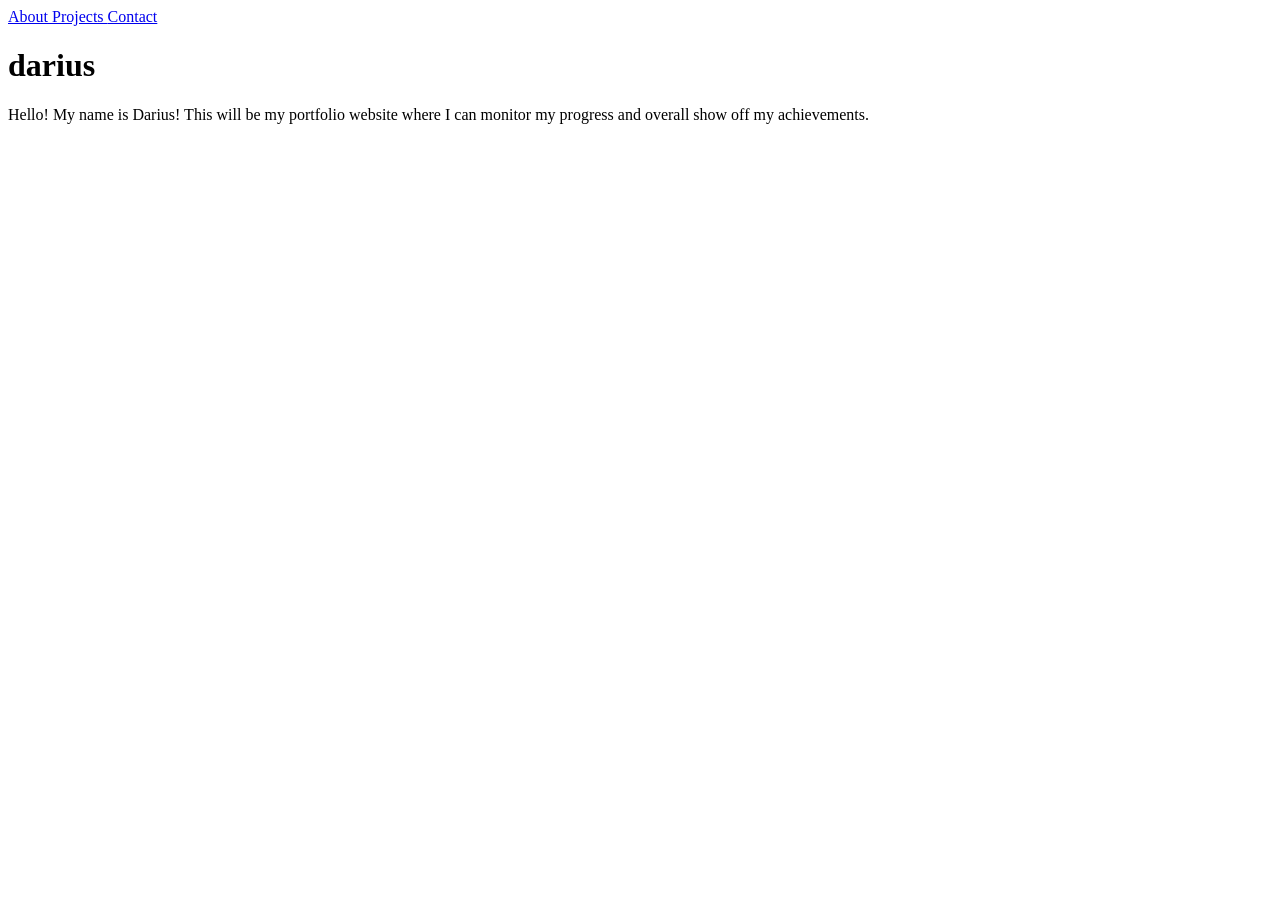
==== index.html @ 348f07ab "build the index site and stylesheet." ====
<!DOCTYPE html>

<html>
    <head>
        <meta charset="utf-8">
        <meta http-equiv="X-UA-Compatible" content="IE=edge">
        <title>Home</title>
        <meta name="description" content="A home page that is well built.">
        <meta name="viewport" content="width=device-width, initial-scale=1">
        <link rel="stylesheet" href="">
    </head>
    <body>
        <header>
            <nav>
                <a href="#about"> About </a>
                <a href="#projects"> Projects </a>
                <a href="#contact"> Contact </a>
            </nav>
            <h1>darius</h1>
            <p>Hello! My name is Darius! This will be my portfolio website where I can monitor my progress and overall show off my achievements.</p>
        </header>
        
        <main>
            
        </main>
        
        <script src="" async defer></script>
    </body>
</html>
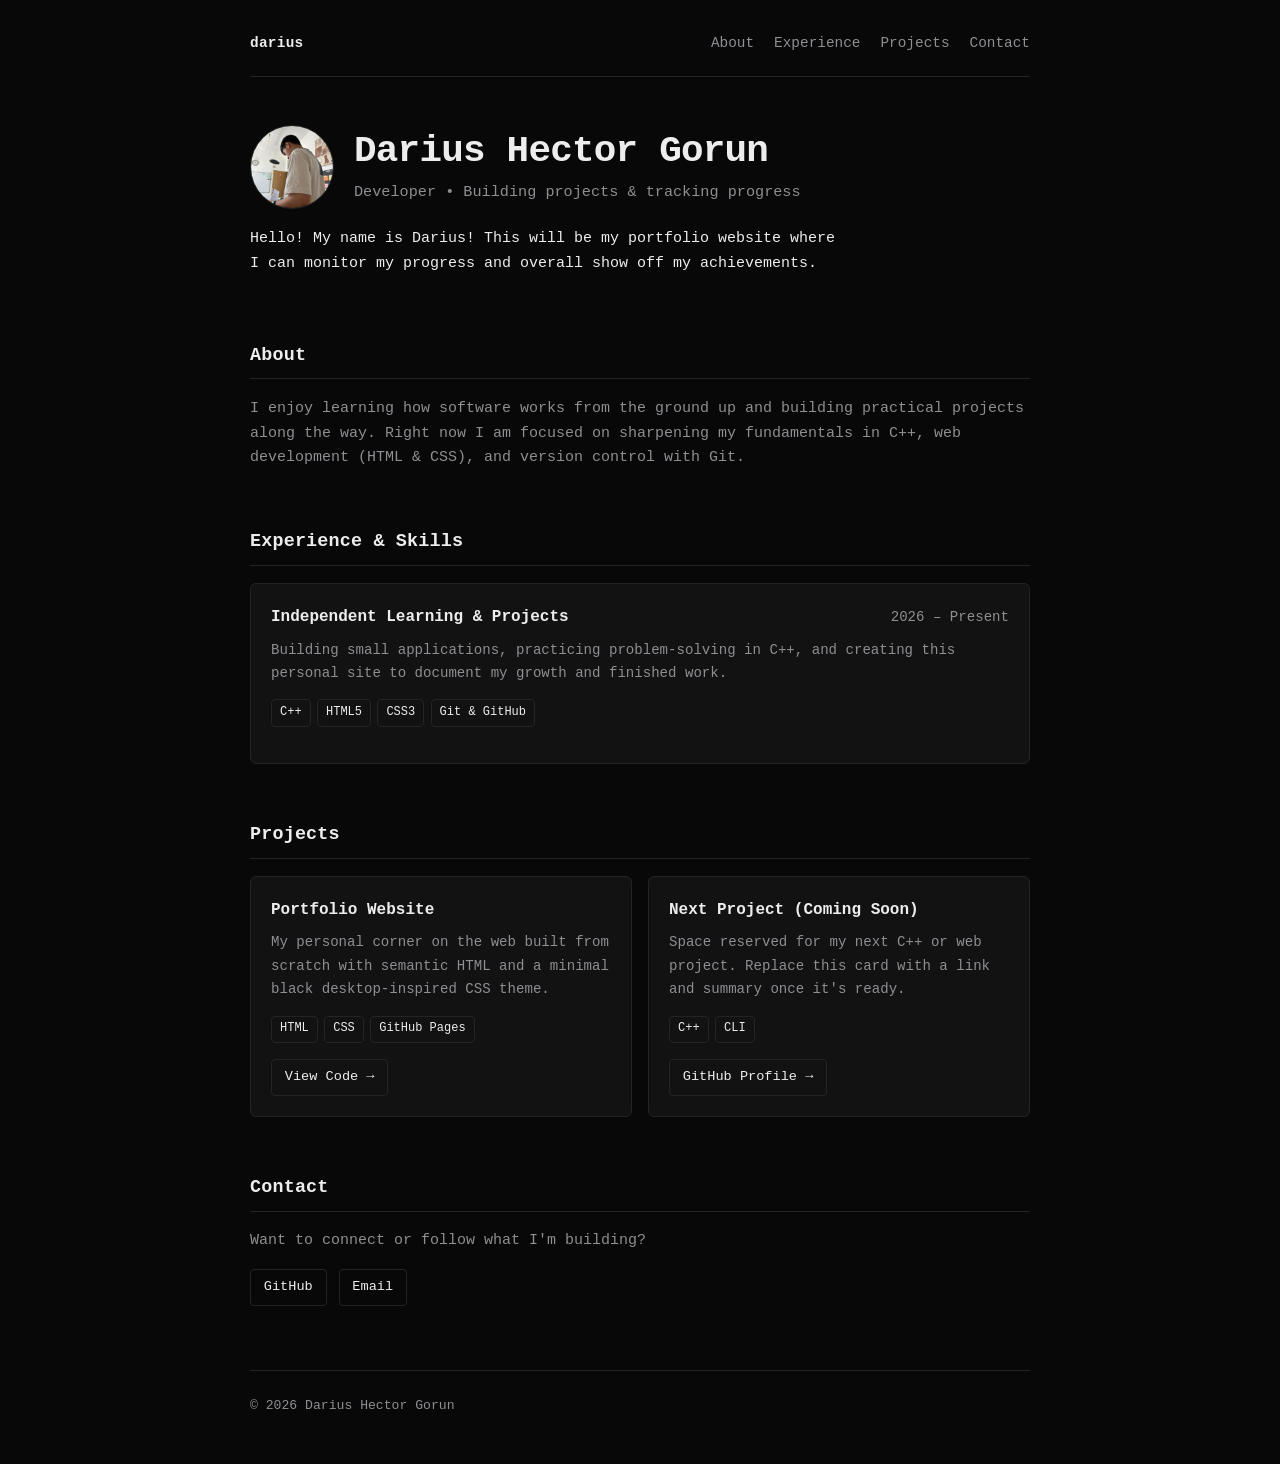
==== commit f5a82826: "refined framework and added styling+pfp" ====
--- a/index.html
+++ b/index.html
@@ -1,29 +1,114 @@
 <!DOCTYPE html>
+<html lang="en">
+<head>
+    <meta charset="utf-8">
+    <meta name="viewport" content="width=device-width, initial-scale=1">
+    <title>Darius — Portfolio</title>
+    <meta name="description" content="Personal portfolio of Darius Hector Gorun — projects, experience, and progress.">
+    <link rel="stylesheet" href="styles.css">
+</head>
+<body>
+    <header id="home">
+        <nav aria-label="Primary">
+            <a href="#home" class="logo">darius</a>
+            <div class="nav-links">
+                <a href="#about">About</a>
+                <a href="#experience">Experience</a>
+                <a href="#projects">Projects</a>
+                <a href="#contact">Contact</a>
+            </div>
+        </nav>
 
-<html>
-    <head>
-        <meta charset="utf-8">
-        <meta http-equiv="X-UA-Compatible" content="IE=edge">
-        <title>Home</title>
-        <meta name="description" content="A home page that is well built.">
-        <meta name="viewport" content="width=device-width, initial-scale=1">
-        <link rel="stylesheet" href="">
-    </head>
-    <body>
-        <header>
-            <nav>
-                <a href="#about"> About </a>
-                <a href="#projects"> Projects </a>
-                <a href="#contact"> Contact </a>
-            </nav>
-            <h1>darius</h1>
-            <p>Hello! My name is Darius! This will be my portfolio website where I can monitor my progress and overall show off my achievements.</p>
-        </header>
-        
-        <main>
-            
-        </main>
-        
-        <script src="" async defer></script>
-    </body>
-</html>+        <div class="hero">
+            <div class="hero-top">
+                <img src="assets/profile.jpg" alt="Darius Hector Gorun" class="avatar">
+                <div>
+                    <h1>Darius Hector Gorun</h1>
+                    <p class="subtitle">Developer &bull; Building projects &amp; tracking progress</p>
+                </div>
+            </div>
+            <p class="lead">
+                Hello! My name is Darius! This will be my portfolio website where I can
+                monitor my progress and overall show off my achievements.
+            </p>
+        </div>
+    </header>
+
+    <main>
+        <section id="about">
+            <h2>About</h2>
+            <p>
+                I enjoy learning how software works from the ground up and building
+                practical projects along the way. Right now I am focused on sharpening
+                my fundamentals in C++, web development (HTML &amp; CSS), and version
+                control with Git.
+            </p>
+        </section>
+
+        <section id="experience">
+            <h2>Experience &amp; Skills</h2>
+            <div class="card">
+                <div class="card-header">
+                    <h3>Independent Learning &amp; Projects</h3>
+                    <span class="meta">2026 &ndash; Present</span>
+                </div>
+                <p>
+                    Building small applications, practicing problem-solving in C++, and
+                    creating this personal site to document my growth and finished work.
+                </p>
+                <ul class="tech-tags">
+                    <li>C++</li>
+                    <li>HTML5</li>
+                    <li>CSS3</li>
+                    <li>Git &amp; GitHub</li>
+                </ul>
+            </div>
+        </section>
+
+        <section id="projects">
+            <h2>Projects</h2>
+            <div class="projects-grid">
+                <article class="card project-card">
+                    <h3>Portfolio Website</h3>
+                    <p>
+                        My personal corner on the web built from scratch with semantic HTML
+                        and a minimal black desktop-inspired CSS theme.
+                    </p>
+                    <ul class="tech-tags">
+                        <li>HTML</li>
+                        <li>CSS</li>
+                        <li>GitHub Pages</li>
+                    </ul>
+                    <a href="https://github.com/dariushectorgorun/dariushectorgorun.github.io" class="btn" target="_blank" rel="noopener noreferrer">View Code &rarr;</a>
+                </article>
+
+                <article class="card project-card">
+                    <h3>Next Project (Coming Soon)</h3>
+                    <p>
+                        Space reserved for my next C++ or web project. Replace this card
+                        with a link and summary once it's ready.
+                    </p>
+                    <ul class="tech-tags">
+                        <li>C++</li>
+                        <li>CLI</li>
+                    </ul>
+                    <a href="https://github.com/dariushectorgorun" class="btn" target="_blank" rel="noopener noreferrer">GitHub Profile &rarr;</a>
+                </article>
+            </div>
+        </section>
+
+        <section id="contact">
+            <h2>Contact</h2>
+            <p>Want to connect or follow what I'm building?</p>
+            <div class="contact-links">
+                <a href="https://github.com/dariushectorgorun" class="btn" target="_blank" rel="noopener noreferrer">GitHub</a>
+                <a href="mailto:your-email@example.com" class="btn">Email</a>
+            </div>
+        </section>
+    </main>
+
+    <footer>
+        <p>&copy; 2026 Darius Hector Gorun</p>
+    </footer>
+</body>
+</html>
--- a/styles.css
+++ b/styles.css
@@ -0,0 +1,229 @@
+:root {
+    --bg: #080808;
+    --surface: #121212;
+    --border: #242424;
+    --border-hover: #444444;
+    --text: #ededed;
+    --muted: #8e8e93;
+    --accent: #ffffff;
+    --font-main: "JetBrains Mono", "Fira Code", ui-monospace, SFMono-Regular, Menlo, Consolas, monospace;
+}
+
+* {
+    box-sizing: border-box;
+    margin: 0;
+    padding: 0;
+}
+
+html {
+    scroll-behavior: smooth;
+}
+
+body {
+    background-color: var(--bg);
+    color: var(--text);
+    font-family: var(--font-main);
+    font-size: 15px;
+    line-height: 1.65;
+    max-width: 820px;
+    margin: 0 auto;
+    padding: 2rem 1.25rem 3rem;
+}
+
+/* Navigation */
+nav {
+    display: flex;
+    justify-content: space-between;
+    align-items: center;
+    flex-wrap: wrap;
+    gap: 1rem;
+    padding-bottom: 1.25rem;
+    margin-bottom: 3rem;
+    border-bottom: 1px solid var(--border);
+}
+
+nav a {
+    color: var(--muted);
+    text-decoration: none;
+    font-size: 0.9rem;
+    transition: color 0.15s ease;
+}
+
+nav a:hover,
+nav .logo {
+    color: var(--text);
+}
+
+nav .logo {
+    font-weight: 700;
+    letter-spacing: 0.02em;
+}
+
+.nav-links {
+    display: flex;
+    flex-wrap: wrap;
+    gap: 1.25rem;
+}
+
+/* Hero */
+.hero {
+    margin-bottom: 4rem;
+}
+
+.hero-top {
+    display: flex;
+    align-items: center;
+    gap: 1.25rem;
+    flex-wrap: wrap;
+    margin-bottom: 1.15rem;
+}
+
+.avatar {
+    width: 84px;
+    height: 84px;
+    border-radius: 50%;
+    object-fit: cover;
+    object-position: center 20%;
+    border: 1px solid var(--border);
+    flex-shrink: 0;
+}
+
+h1 {
+    font-size: clamp(1.75rem, 4vw, 2.35rem);
+    line-height: 1.2;
+    margin-bottom: 0.35rem;
+    letter-spacing: -0.02em;
+}
+
+.subtitle {
+    color: var(--muted);
+    font-size: 0.95rem;
+    margin-bottom: 0;
+}
+
+.lead {
+    max-width: 65ch;
+}
+
+/* Sections */
+section {
+    margin-bottom: 3.5rem;
+}
+
+h2 {
+    font-size: 1.15rem;
+    margin-bottom: 1.1rem;
+    padding-bottom: 0.45rem;
+    border-bottom: 1px solid var(--border);
+    letter-spacing: 0.01em;
+}
+
+section > p {
+    color: var(--muted);
+}
+
+/* Cards & Grid */
+.projects-grid {
+    display: grid;
+    grid-template-columns: repeat(auto-fit, minmax(260px, 1fr));
+    gap: 1rem;
+}
+
+.card {
+    background-color: var(--surface);
+    border: 1px solid var(--border);
+    border-radius: 6px;
+    padding: 1.25rem;
+    transition: border-color 0.15s ease;
+}
+
+.card:hover {
+    border-color: var(--border-hover);
+}
+
+.card-header {
+    display: flex;
+    justify-content: space-between;
+    align-items: baseline;
+    flex-wrap: wrap;
+    gap: 0.5rem;
+    margin-bottom: 0.5rem;
+}
+
+.card h3 {
+    font-size: 1rem;
+    margin-bottom: 0.5rem;
+}
+
+.card-header h3 {
+    margin-bottom: 0;
+}
+
+.meta,
+.card p {
+    color: var(--muted);
+    font-size: 0.88rem;
+}
+
+.card p {
+    margin-bottom: 0.9rem;
+}
+
+.project-card {
+    display: flex;
+    flex-direction: column;
+}
+
+.project-card .btn {
+    margin-top: auto;
+    align-self: flex-start;
+}
+
+/* Tech Tags & Buttons */
+.tech-tags {
+    list-style: none;
+    display: flex;
+    flex-wrap: wrap;
+    gap: 0.4rem;
+    margin-bottom: 1rem;
+}
+
+.tech-tags li {
+    font-size: 0.75rem;
+    padding: 0.18rem 0.5rem;
+    border: 1px solid var(--border);
+    border-radius: 4px;
+    color: var(--text);
+}
+
+.btn {
+    display: inline-block;
+    color: var(--text);
+    text-decoration: none;
+    font-size: 0.85rem;
+    padding: 0.4rem 0.8rem;
+    border: 1px solid var(--border);
+    border-radius: 4px;
+    transition: border-color 0.15s ease, background-color 0.15s ease;
+}
+
+.btn:hover {
+    border-color: var(--accent);
+    background-color: #1a1a1a;
+}
+
+.contact-links {
+    display: flex;
+    flex-wrap: wrap;
+    gap: 0.75rem;
+    margin-top: 0.9rem;
+}
+
+/* Footer */
+footer {
+    margin-top: 4rem;
+    padding-top: 1.5rem;
+    border-top: 1px solid var(--border);
+    color: var(--muted);
+    font-size: 0.82rem;
+}
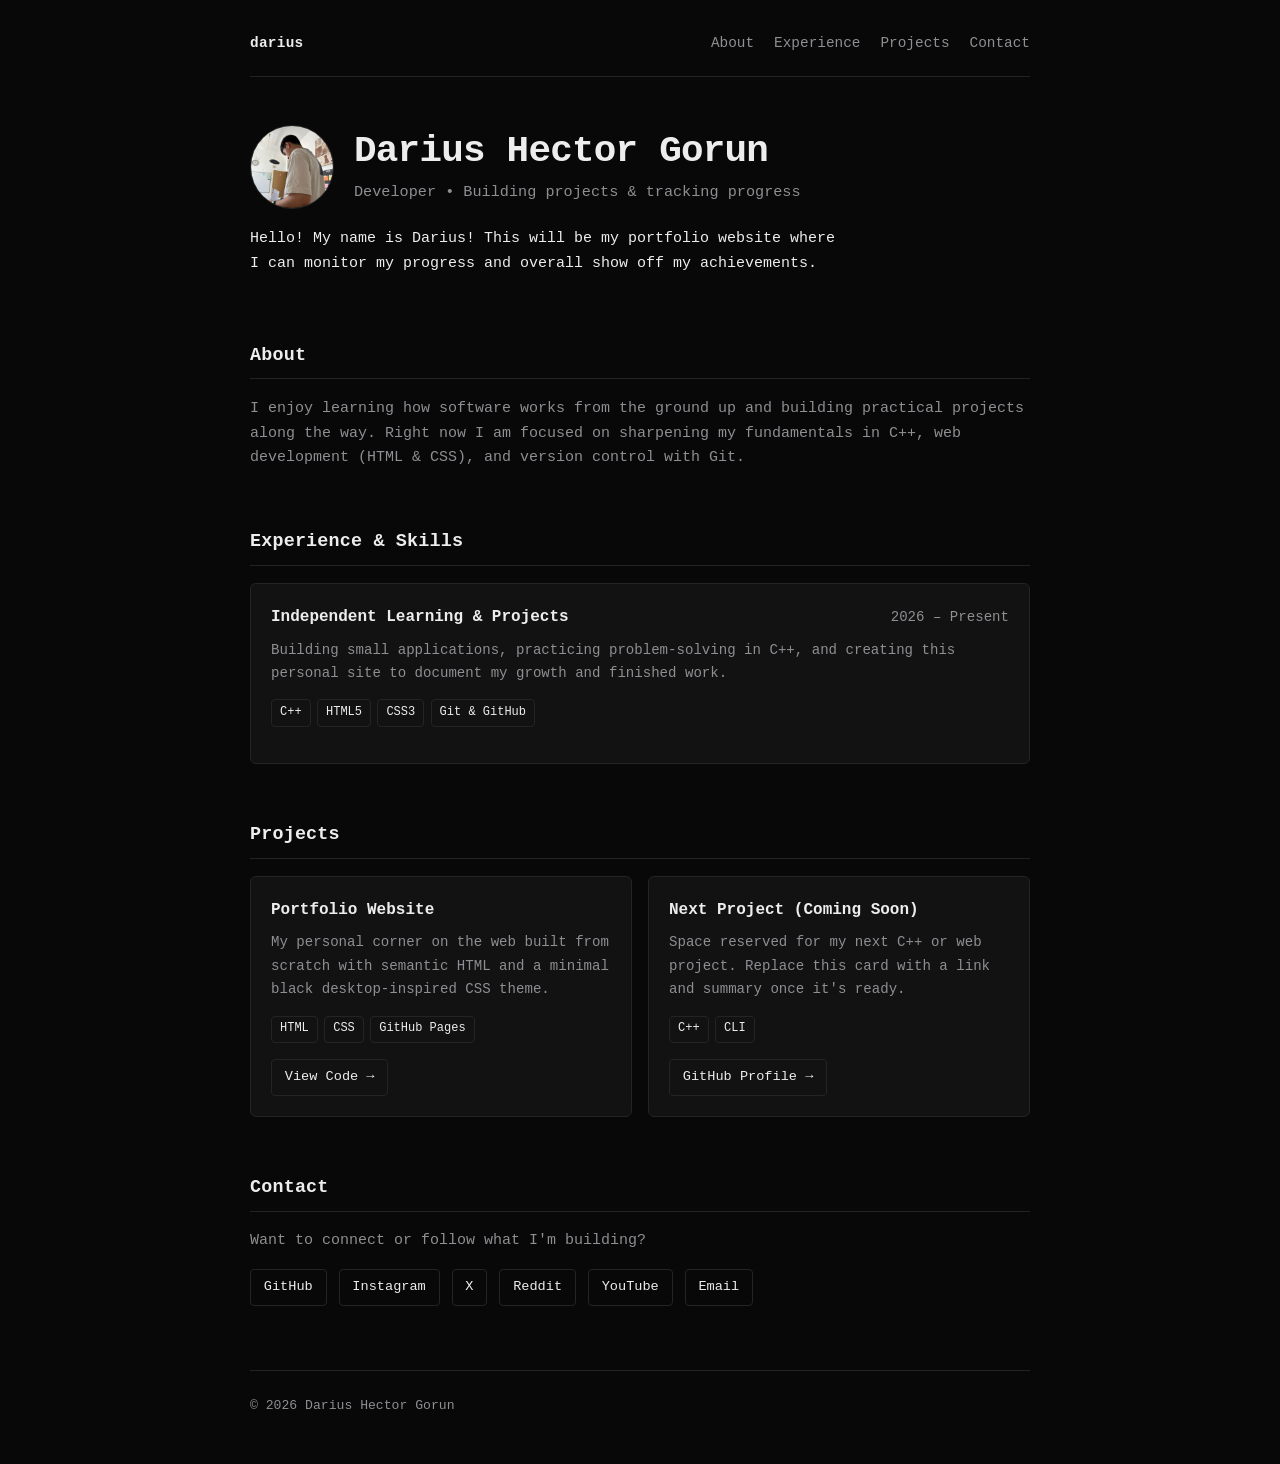
==== commit 2d60e9ed: "added social medias" ====
--- a/index.html
+++ b/index.html
@@ -102,6 +102,10 @@
             <p>Want to connect or follow what I'm building?</p>
             <div class="contact-links">
                 <a href="https://github.com/dariushectorgorun" class="btn" target="_blank" rel="noopener noreferrer">GitHub</a>
+                <a href="https://www.instagram.com/dariushectorgorun" class="btn" target="_blank" rel="noopener noreferrer">Instagram</a>
+                <a href="https://x.com/gorunhector" class="btn" target="_blank" rel="noopener noreferrer">X</a>
+                <a href="https://www.reddit.com/user/dariushectorgorun" class="btn" target="_blank" rel="noopener noreferrer">Reddit</a>
+                <a href="https://www.youtube.com/@dariushectorgorun" class="btn" target="_blank" rel="noopener noreferrer">YouTube</a>
                 <a href="mailto:your-email@example.com" class="btn">Email</a>
             </div>
         </section>
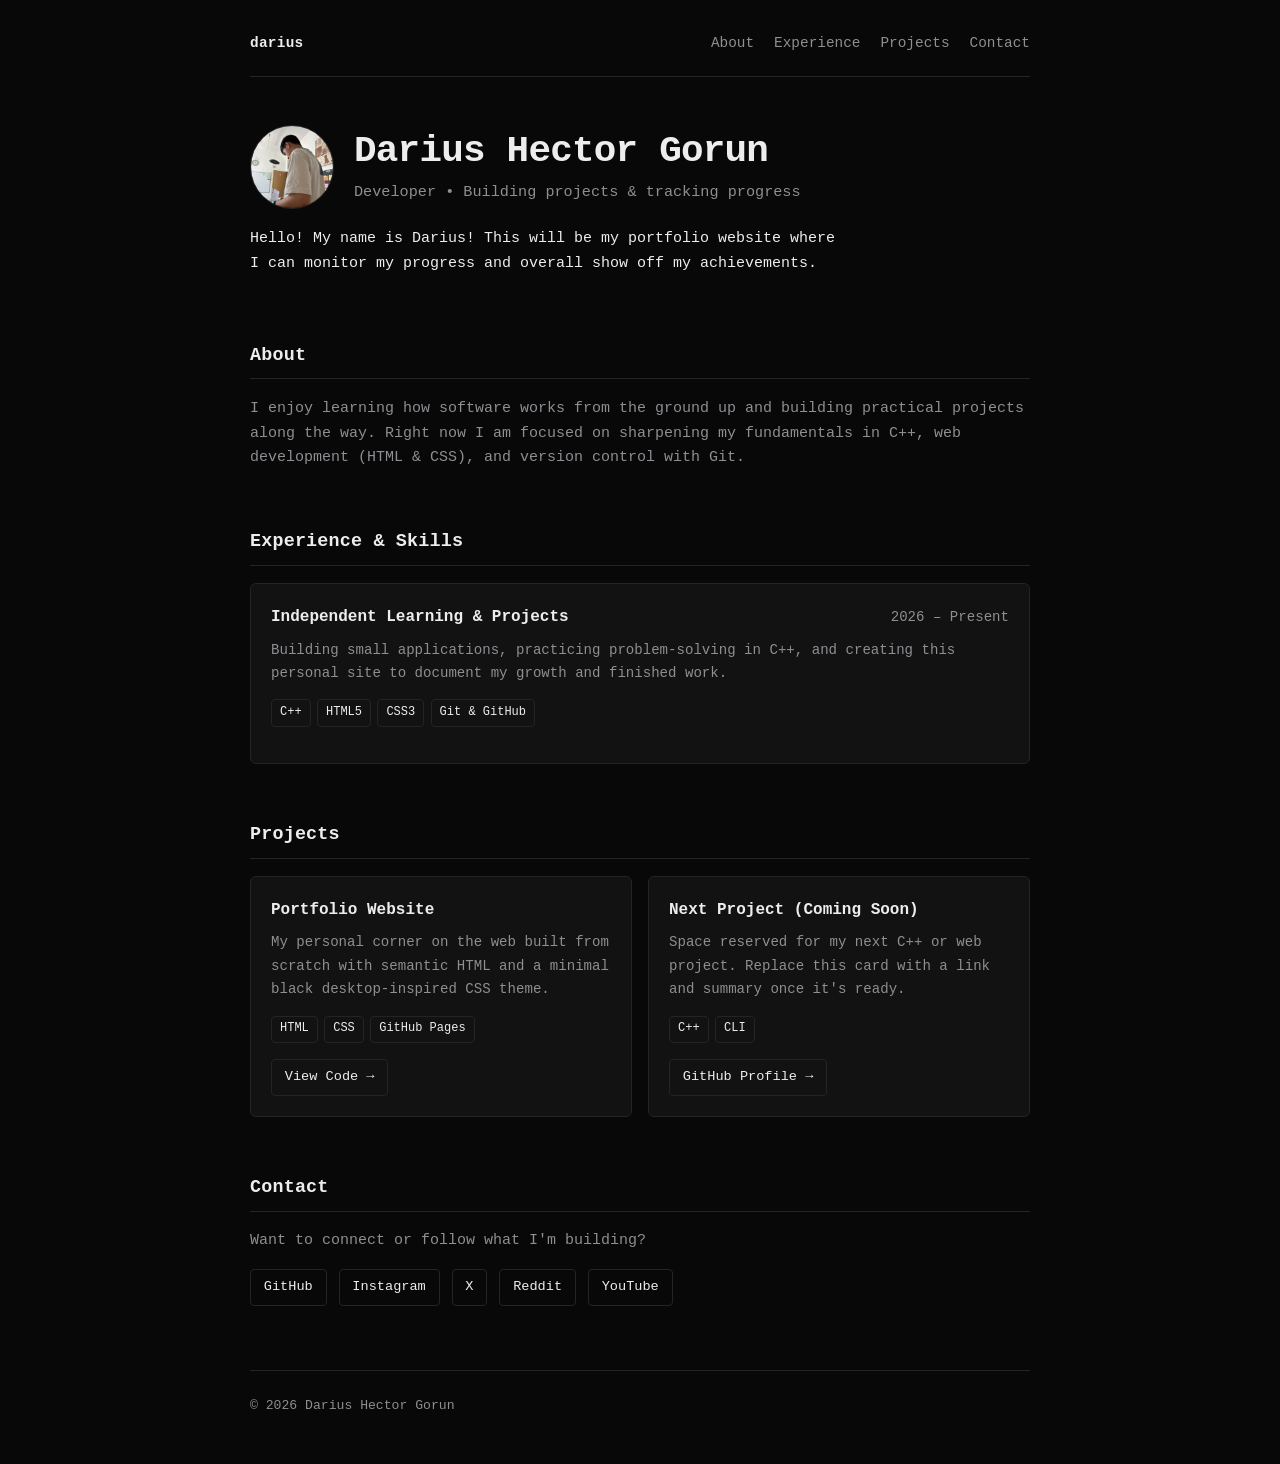
==== commit d3667b6c: "fixed social media links" ====
--- a/index.html
+++ b/index.html
@@ -79,7 +79,7 @@
                         <li>CSS</li>
                         <li>GitHub Pages</li>
                     </ul>
-                    <a href="https://github.com/dariushectorgorun/dariushectorgorun.github.io" class="btn" target="_blank" rel="noopener noreferrer">View Code &rarr;</a>
+                    <a href="https://github.com/dariushector/dariushectorgorun.github.io" class="btn" target="_blank" rel="noopener noreferrer">View Code &rarr;</a>
                 </article>
 
                 <article class="card project-card">
@@ -92,7 +92,7 @@
                         <li>C++</li>
                         <li>CLI</li>
                     </ul>
-                    <a href="https://github.com/dariushectorgorun" class="btn" target="_blank" rel="noopener noreferrer">GitHub Profile &rarr;</a>
+                    <a href="https://github.com/dariushector" class="btn" target="_blank" rel="noopener noreferrer">GitHub Profile &rarr;</a>
                 </article>
             </div>
         </section>
@@ -101,12 +101,11 @@
             <h2>Contact</h2>
             <p>Want to connect or follow what I'm building?</p>
             <div class="contact-links">
-                <a href="https://github.com/dariushectorgorun" class="btn" target="_blank" rel="noopener noreferrer">GitHub</a>
+                <a href="https://github.com/dariushector" class="btn" target="_blank" rel="noopener noreferrer">GitHub</a>
                 <a href="https://www.instagram.com/dariushectorgorun" class="btn" target="_blank" rel="noopener noreferrer">Instagram</a>
                 <a href="https://x.com/gorunhector" class="btn" target="_blank" rel="noopener noreferrer">X</a>
                 <a href="https://www.reddit.com/user/dariushectorgorun" class="btn" target="_blank" rel="noopener noreferrer">Reddit</a>
                 <a href="https://www.youtube.com/@dariushectorgorun" class="btn" target="_blank" rel="noopener noreferrer">YouTube</a>
-                <a href="mailto:your-email@example.com" class="btn">Email</a>
             </div>
         </section>
     </main>
